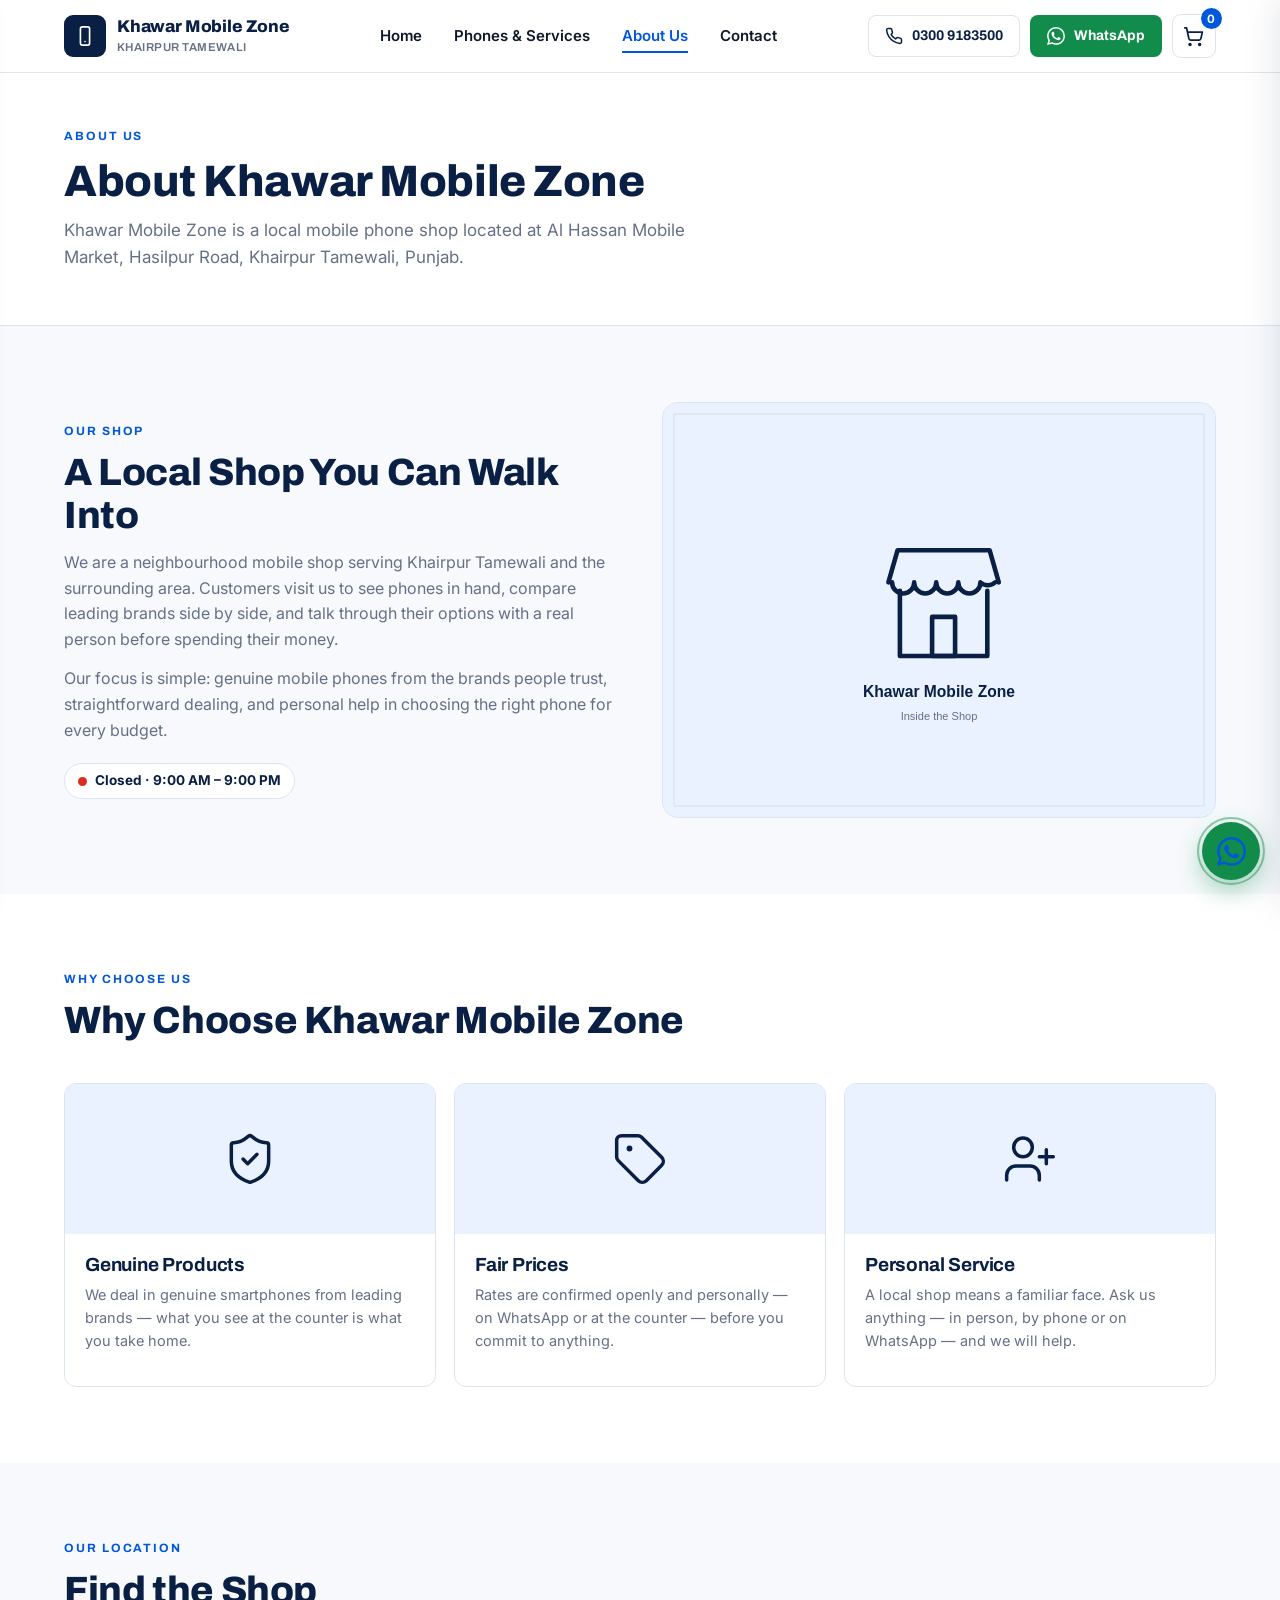
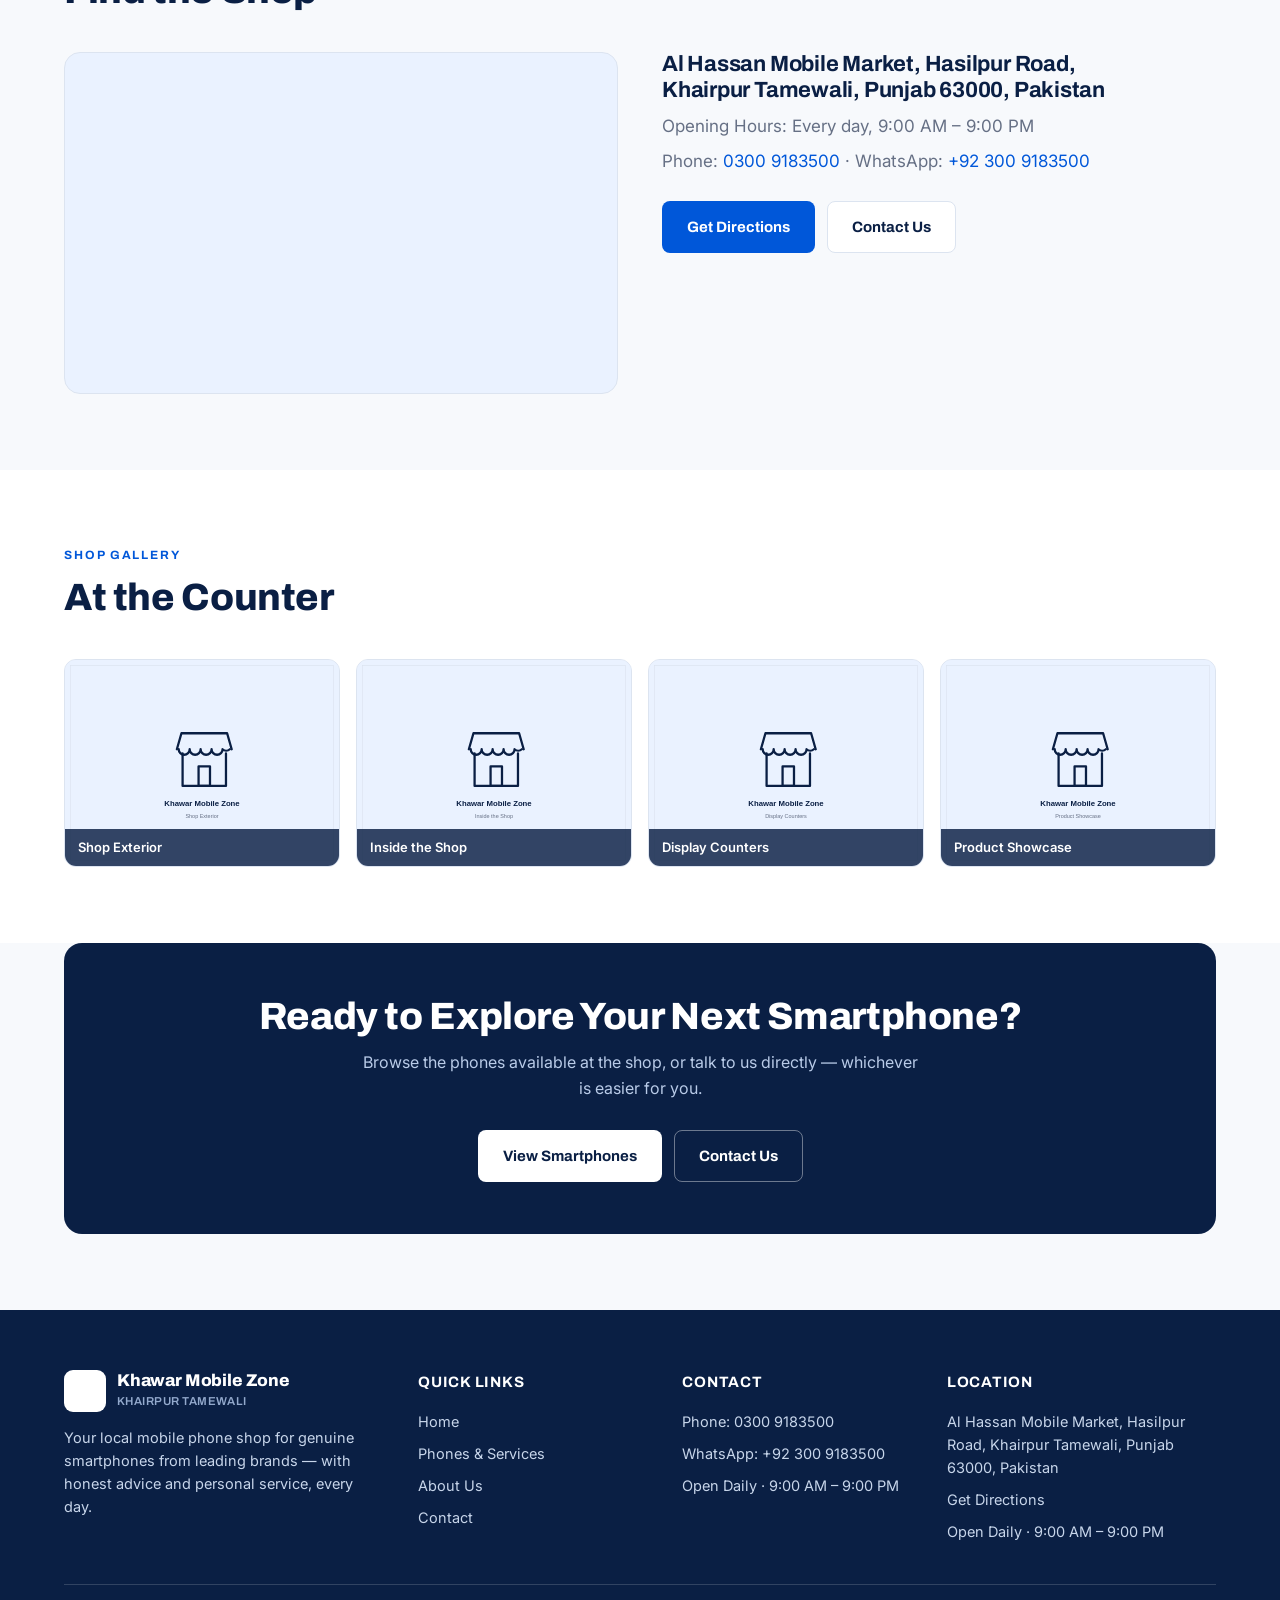
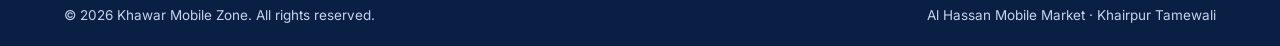
==== about/index.html @ b48faeec "Khawar Mobile Zone — premium 4-page WhatsApp ecommerce website (initial build)" ====
<!DOCTYPE html>
<html lang="en">
<head>
<meta charset="UTF-8">
<meta name="viewport" content="width=device-width, initial-scale=1.0">
<title>About Us | Khawar Mobile Zone, Khairpur Tamewali</title>
<meta name="description" content="About Khawar Mobile Zone — a local mobile phone shop at Al Hassan Mobile Market, Hasilpur Road, Khairpur Tamewali, Punjab. Genuine products, fair prices and personal service.">
<link rel="canonical" href="https://khawarmobilezone.pk/about/">
<meta property="og:type" content="website">
<meta property="og:title" content="About Khawar Mobile Zone">
<meta property="og:description" content="Your local mobile phone shop in Khairpur Tamewali — genuine products, fair prices and personal service.">
<meta property="og:url" content="https://khawarmobilezone.pk/about/">
<meta name="twitter:card" content="summary">
<link rel="icon" type="image/svg+xml" href="../assets/img/favicon.svg">
<link rel="preconnect" href="https://fonts.googleapis.com">
<link rel="preconnect" href="https://fonts.gstatic.com" crossorigin>
<link href="https://fonts.googleapis.com/css2?family=Archivo:wght@600;700;800&family=Inter:wght@400;500;600;700&display=swap" rel="stylesheet">
<link rel="stylesheet" href="../assets/css/style.css">
</head>
<body>
<div data-header></div>

<main>
  <section class="page-hero">
    <div class="container">
      <p class="eyebrow">About Us</p>
      <h1 style="font-size:clamp(30px,4vw,44px)">About Khawar Mobile Zone</h1>
      <p class="lead">Khawar Mobile Zone is a local mobile phone shop located at Al Hassan Mobile Market, Hasilpur Road, Khairpur Tamewali, Punjab.</p>
    </div>
  </section>

  <section class="section">
    <div class="container">
      <div class="split reveal" style="align-items:center">
        <div>
          <p class="eyebrow">Our Shop</p>
          <h2>A Local Shop You Can Walk Into</h2>
          <p class="muted" style="margin-bottom:14px">We are a neighbourhood mobile shop serving Khairpur Tamewali and the surrounding area. Customers visit us to see phones in hand, compare leading brands side by side, and talk through their options with a real person before spending their money.</p>
          <p class="muted" style="margin-bottom:14px">Our focus is simple: genuine mobile phones from the brands people trust, straightforward dealing, and personal help in choosing the right phone for every budget.</p>
          <p style="margin-top:20px"><span class="status-pill" data-open-status><span class="dot"></span> Open Now · 9:00 AM – 9:00 PM</span></p>
        </div>
        <div class="sb-media"><img src="../assets/img/shop/shop-interior.svg" alt="Inside Khawar Mobile Zone"></div>
      </div>
    </div>
  </section>

  <section class="section section--white">
    <div class="container">
      <div class="section-head reveal">
        <p class="eyebrow">Why Choose Us</p>
        <h2>Why Choose Khawar Mobile Zone</h2>
      </div>
      <div class="cat-grid cols-3">
        <article class="cat-card tilt reveal">
          <div class="thumb"><svg viewBox="0 0 24 24" fill="none" stroke="currentColor" stroke-width="1.5" stroke-linecap="round" stroke-linejoin="round"><path d="M20 13c0 5-3.5 7.5-7.66 8.95a1 1 0 0 1-.67-.01C7.5 20.5 4 18 4 13V6a1 1 0 0 1 1-1c2 0 4.5-1.2 6.24-2.72a1.17 1.17 0 0 1 1.52 0C14.51 3.81 17 5 19 5a1 1 0 0 1 1 1z"/><path d="m9 12 2 2 4-4"/></svg></div>
          <div class="cat-body"><h3>Genuine Products</h3>
            <p>We deal in genuine smartphones from leading brands — what you see at the counter is what you take home.</p></div>
        </article>
        <article class="cat-card tilt reveal">
          <div class="thumb"><svg viewBox="0 0 24 24" fill="none" stroke="currentColor" stroke-width="1.5" stroke-linecap="round" stroke-linejoin="round"><path d="M12.586 2.586A2 2 0 0 0 11.172 2H4a2 2 0 0 0-2 2v7.172a2 2 0 0 0 .586 1.414l8.704 8.704a2.426 2.426 0 0 0 3.42 0l6.58-6.58a2.426 2.426 0 0 0 0-3.42z"/><circle cx="7.5" cy="7.5" r=".5" fill="currentColor"/></svg></div>
          <div class="cat-body"><h3>Fair Prices</h3>
            <p>Rates are confirmed openly and personally — on WhatsApp or at the counter — before you commit to anything.</p></div>
        </article>
        <article class="cat-card tilt reveal">
          <div class="thumb"><svg viewBox="0 0 24 24" fill="none" stroke="currentColor" stroke-width="1.5" stroke-linecap="round" stroke-linejoin="round"><path d="M16 21v-2a4 4 0 0 0-4-4H6a4 4 0 0 0-4 4v2"/><circle cx="9" cy="7" r="4"/><path d="M19 8v6M22 11h-6"/></svg></div>
          <div class="cat-body"><h3>Personal Service</h3>
            <p>A local shop means a familiar face. Ask us anything — in person, by phone or on WhatsApp — and we will help.</p></div>
        </article>
      </div>
    </div>
  </section>

  <section class="section">
    <div class="container">
      <div class="section-head reveal">
        <p class="eyebrow">Our Location</p>
        <h2>Find the Shop</h2>
      </div>
      <div class="split reveal">
        <div class="map-frame"><iframe data-map title="Khawar Mobile Zone location map" loading="lazy" referrerpolicy="no-referrer-when-downgrade"></iframe></div>
        <div>
          <h3 style="font-size:22px;margin-bottom:10px">Al Hassan Mobile Market, Hasilpur Road,<br>Khairpur Tamewali, Punjab 63000, Pakistan</h3>
          <p class="lead" style="margin-bottom:8px">Opening Hours: Every day, 9:00 AM – 9:00 PM</p>
          <p class="lead" style="margin-bottom:26px">Phone: <a href="tel:+923009183500">0300 9183500</a> · WhatsApp: <a href="https://wa.me/923009183500" target="_blank" rel="noopener">+92 300 9183500</a></p>
          <div style="display:flex;gap:12px;flex-wrap:wrap">
            <a class="btn btn-primary" data-directions href="#" target="_blank" rel="noopener">Get Directions</a>
            <a class="btn btn-outline" href="../contact/">Contact Us</a>
          </div>
        </div>
      </div>
    </div>
  </section>

  <section class="section section--white">
    <div class="container">
      <div class="section-head reveal">
        <p class="eyebrow">Shop Gallery</p>
        <h2>At the Counter</h2>
      </div>
      <div class="gallery-grid reveal" data-gallery></div>
    </div>
  </section>

  <section class="section" style="padding-top:0">
    <div class="container">
      <div class="cta-band reveal">
        <h2>Ready to Explore Your Next Smartphone?</h2>
        <p>Browse the phones available at the shop, or talk to us directly — whichever is easier for you.</p>
        <div class="row">
          <a class="btn btn-primary" href="../phones-services/" style="background:#fff;color:var(--navy)">View Smartphones</a>
          <a class="btn btn-outline" href="../contact/" style="background:transparent;color:#fff;border-color:rgba(255,255,255,.4)">Contact Us</a>
        </div>
      </div>
    </div>
  </section>
</main>

<div data-footer></div>
<script>window.KMZ_BASE = ".."; window.KMZ_PAGE = "about";</script>
<script src="../assets/js/data.js"></script>
<script src="../assets/js/site.js"></script>
</body>
</html>
---- assets/css/style.css ----
/* ============================================================
   KHAWAR MOBILE ZONE — DESIGN SYSTEM
   Solid colours only. No gradients. Archivo + Inter.
   ============================================================ */
:root{
  --navy:#0A1F44; --blue:#0057D9; --bg:#F7F9FC; --panel:#EAF2FF;
  --white:#FFFFFF; --ink:#101828; --muted:#667085; --border:#DCE4F0;
  --wa:#128C4B; --wa-dark:#0E733D;
  --radius:12px; --radius-sm:8px;
  --shadow-sm:0 1px 2px rgba(16,24,40,.05);
  --shadow-md:0 8px 24px rgba(10,31,68,.10);
  --header-h:72px;
  --font-head:"Archivo",system-ui,sans-serif;
  --font-body:"Inter",system-ui,sans-serif;
}
*{margin:0;padding:0;box-sizing:border-box}
html{scroll-behavior:smooth}
body{font-family:var(--font-body);background:var(--bg);color:var(--ink);font-size:16px;line-height:1.6;-webkit-font-smoothing:antialiased}
img{max-width:100%;display:block}
a{color:var(--blue);text-decoration:none}
button{font-family:inherit;cursor:pointer;border:none;background:none}
:focus-visible{outline:3px solid var(--blue);outline-offset:2px;border-radius:4px}
.container{max-width:1200px;margin:0 auto;padding:0 24px}
.section{padding:76px 0}
.section--white{background:var(--white)}
.section--panel{background:var(--panel)}
.section-head{max-width:640px;margin-bottom:40px}
.section-head.center{margin-left:auto;margin-right:auto;text-align:center}
.eyebrow{font-family:var(--font-head);font-size:12px;font-weight:700;letter-spacing:.16em;text-transform:uppercase;color:var(--blue);margin-bottom:10px}
h1,h2,h3{font-family:var(--font-head);color:var(--navy);line-height:1.15;letter-spacing:-.01em}
h1{font-size:clamp(34px,4.6vw,54px);font-weight:800}
h2{font-size:clamp(26px,3.2vw,38px);font-weight:800;margin-bottom:12px}
h3{font-size:19px;font-weight:700}
.lead{font-size:17px;color:var(--muted)}
.muted{color:var(--muted)}

/* ---------- Buttons ---------- */
.btn{display:inline-flex;align-items:center;gap:9px;font-family:var(--font-head);font-weight:700;font-size:15px;padding:13px 24px;border-radius:var(--radius-sm);border:1px solid transparent;transition:transform .18s ease,background .18s ease,box-shadow .18s ease,border-color .18s ease;white-space:nowrap}
.btn svg{width:18px;height:18px;flex:none}
.btn:active{transform:scale(.98)}
.btn-primary{background:var(--blue);color:#fff}
.btn-primary:hover{background:var(--navy);box-shadow:var(--shadow-md)}
.btn-navy{background:var(--navy);color:#fff}
.btn-navy:hover{background:var(--blue)}
.btn-wa{background:var(--wa);color:#fff}
.btn-wa:hover{background:var(--wa-dark);box-shadow:var(--shadow-md)}
.btn-outline{background:var(--white);color:var(--navy);border-color:var(--border)}
.btn-outline:hover{border-color:var(--navy)}
.btn-block{width:100%;justify-content:center}
.btn-sm{padding:9px 16px;font-size:14px}

/* ---------- Header ---------- */
.site-header{position:sticky;top:0;z-index:200;background:var(--white);border-bottom:1px solid var(--border);transition:box-shadow .25s ease}
.site-header.scrolled{box-shadow:0 4px 18px rgba(10,31,68,.08)}
.header-in{display:flex;align-items:center;gap:28px;height:var(--header-h);max-width:1200px;margin:0 auto;padding:0 24px}
.logo{display:flex;align-items:center;gap:11px;color:var(--navy);flex:none}
.logo-mark{width:42px;height:42px;background:var(--navy);border-radius:9px;display:flex;align-items:center;justify-content:center;flex:none}
.logo-mark svg{width:22px;height:22px}
.logo-text{font-family:var(--font-head);line-height:1.1}
.logo-text b{display:block;font-size:17px;font-weight:800;letter-spacing:-.01em}
.logo-text span{font-size:11.5px;color:var(--muted);font-weight:600;letter-spacing:.04em}
.main-nav{margin:0 auto}
.main-nav ul{display:flex;gap:6px;list-style:none}
.main-nav a{position:relative;display:block;padding:9px 13px;font-weight:600;font-size:15px;color:var(--ink);border-radius:6px}
.main-nav a::after{content:"";position:absolute;left:13px;right:13px;bottom:4px;height:2px;background:var(--blue);transform:scaleX(0);transform-origin:left;transition:transform .25s ease}
.main-nav a:hover::after,.main-nav a.active::after{transform:scaleX(1)}
.main-nav a.active{color:var(--blue)}
.header-actions{display:flex;align-items:center;gap:10px;flex:none}
.icon-btn{position:relative;width:44px;height:44px;border-radius:9px;display:flex;align-items:center;justify-content:center;color:var(--navy);border:1px solid var(--border);background:var(--white);transition:border-color .2s,background .2s}
.icon-btn:hover{border-color:var(--navy)}
.icon-btn svg{width:21px;height:21px}
.cart-count{position:absolute;top:-7px;right:-7px;min-width:21px;height:21px;padding:0 5px;border-radius:11px;background:var(--blue);color:#fff;font-size:11.5px;font-weight:700;display:flex;align-items:center;justify-content:center;transition:transform .2s}
.cart-count.pop{transform:scale(1.35)}
.hamburger{display:none}
.mobile-drawer{position:fixed;inset:0;z-index:300;pointer-events:none}
.mobile-drawer .drawer-panel{position:absolute;top:0;left:0;bottom:0;width:min(320px,86vw);background:var(--white);transform:translateX(-105%);transition:transform .32s cubic-bezier(.32,.72,.28,1);display:flex;flex-direction:column;padding:22px;box-shadow:var(--shadow-md)}
.mobile-drawer.open{pointer-events:auto}
.mobile-drawer.open .drawer-panel{transform:translateX(0)}
.mobile-drawer .scrim{position:absolute;inset:0;background:rgba(10,31,68,.45);opacity:0;transition:opacity .3s}
.mobile-drawer.open .scrim{opacity:1}
.mobile-drawer nav a{display:block;padding:13px 10px;font-family:var(--font-head);font-weight:700;font-size:17px;color:var(--navy);border-bottom:1px solid var(--border)}
.mobile-drawer nav a.active{color:var(--blue)}
.drawer-close{align-self:flex-end}
.drawer-foot{margin-top:auto;display:grid;gap:10px}

/* ---------- Hero ---------- */
.hero{background:var(--white);border-bottom:1px solid var(--border);overflow:hidden}
.hero-in{display:grid;grid-template-columns:1.05fr .95fr;gap:56px;align-items:center;padding:64px 0 72px}
.hero-copy>*{opacity:0;transform:translateY(16px);animation:rise .7s cubic-bezier(.22,.8,.3,1) forwards}
.hero-copy>*:nth-child(2){animation-delay:.08s}.hero-copy>*:nth-child(3){animation-delay:.16s}.hero-copy>*:nth-child(4){animation-delay:.24s}.hero-copy>*:nth-child(5){animation-delay:.34s}
@keyframes rise{to{opacity:1;transform:none}}
.hero h1{margin-bottom:18px}
.hero h1 .hl{color:var(--blue)}
.hero-sub{font-size:18px;color:var(--muted);max-width:520px;margin-bottom:30px}
.hero-ctas{display:flex;gap:12px;flex-wrap:wrap;margin-bottom:36px}
.trust-row{display:flex;gap:10px;flex-wrap:wrap}
.trust-chip{display:inline-flex;align-items:center;gap:8px;background:var(--bg);border:1px solid var(--border);border-radius:999px;padding:8px 14px;font-size:13.5px;font-weight:600;color:var(--navy)}
.trust-chip svg{width:16px;height:16px;color:var(--blue)}
.trust-chip .dot{width:8px;height:8px;border-radius:50%;background:var(--wa)}
.hero-media{position:relative;opacity:0;transform:translateX(24px);animation:rise .8s .2s cubic-bezier(.22,.8,.3,1) forwards}
.hero-media .frame{border-radius:16px;overflow:hidden;border:1px solid var(--border);box-shadow:var(--shadow-md)}
.hero-media img{width:100%;height:100%;object-fit:cover;aspect-ratio:4/3}
.hero-badge{position:absolute;display:flex;align-items:center;gap:10px;background:var(--white);border:1px solid var(--border);border-radius:var(--radius);box-shadow:var(--shadow-md);padding:12px 16px;animation:floaty 5s ease-in-out infinite}
.hero-badge b{font-family:var(--font-head);color:var(--navy);font-size:17px;line-height:1.1;display:block}
.hero-badge span{font-size:12.5px;color:var(--muted)}
.badge-rating{left:-18px;bottom:34px}
.badge-hours{right:-12px;top:26px;animation-delay:1.4s}
@keyframes floaty{0%,100%{transform:translateY(0)}50%{transform:translateY(-7px)}}
.stars{color:#F5A623;font-size:14px;letter-spacing:2px;line-height:1}

/* ---------- Brand marquee ---------- */
.marquee{background:var(--navy);padding:22px 0;overflow:hidden}
.marquee-track{display:flex;gap:0;width:max-content;animation:scrollX 30s linear infinite}
.marquee:hover .marquee-track{animation-play-state:paused}
.marquee-set{display:flex;align-items:center;gap:72px;padding-right:72px}
.marquee-set img{width:auto;max-width:150px;object-fit:contain;filter:brightness(0) invert(1);opacity:.92}
@keyframes scrollX{to{transform:translateX(-50%)}}

/* ---------- Brand grid ---------- */
.brand-grid{display:grid;grid-template-columns:repeat(4,1fr);gap:18px}
.brand-card{background:var(--white);border:1px solid var(--border);border-radius:var(--radius);height:132px;display:flex;flex-direction:column;align-items:center;justify-content:center;gap:12px;padding:18px;transition:box-shadow .25s ease,border-color .25s ease;transform-style:preserve-3d;will-change:transform}
.brand-card:hover{border-color:#B9CBE8;box-shadow:var(--shadow-md)}
.brand-card img{width:auto;max-width:160px;object-fit:contain}
.brand-card span{font-family:var(--font-head);font-weight:700;font-size:14px;color:var(--navy)}

/* ---------- Category / service cards ---------- */
.cat-grid{display:grid;grid-template-columns:repeat(4,1fr);gap:18px}
.cat-grid.cols-3{grid-template-columns:repeat(3,1fr)}
.cat-card{background:var(--white);border:1px solid var(--border);border-radius:var(--radius);overflow:hidden;transition:box-shadow .25s ease;transform-style:preserve-3d;will-change:transform}
.cat-card:hover{box-shadow:var(--shadow-md)}
.cat-card .thumb{height:150px;background:var(--panel);display:flex;align-items:center;justify-content:center;overflow:hidden}
.cat-card .thumb svg{width:56px;height:56px;color:var(--navy)}
.cat-card .thumb img{width:100%;height:100%;object-fit:cover;transition:transform .5s ease}
.cat-card:hover .thumb img{transform:scale(1.05)}
.cat-body{padding:20px}
.cat-body h3{margin-bottom:7px}
.cat-body p{font-size:14.5px;color:var(--muted);margin-bottom:14px}
.text-link{font-family:var(--font-head);font-weight:700;font-size:14.5px;color:var(--blue);display:inline-flex;align-items:center;gap:6px}
.text-link svg{width:16px;height:16px;transition:transform .2s}
.text-link:hover svg{transform:translateX(3px)}

/* ---------- Product cards ---------- */
.product-grid{display:grid;grid-template-columns:repeat(3,1fr);gap:20px}
.product-card{background:var(--white);border:1px solid var(--border);border-radius:var(--radius);overflow:hidden;display:flex;flex-direction:column;transition:box-shadow .25s ease;transform-style:preserve-3d;will-change:transform}
.product-card:hover{box-shadow:var(--shadow-md)}
.product-media{background:var(--white);padding:26px 26px 8px;display:flex;align-items:center;justify-content:center}
.product-media img{height:230px;width:auto;max-width:100%;object-fit:contain;transition:transform .45s ease}
.product-card:hover .product-media img{transform:scale(1.05)}
.product-body{padding:8px 22px 22px;display:flex;flex-direction:column;gap:4px;flex:1}
.product-brand{font-size:12px;font-weight:700;letter-spacing:.12em;text-transform:uppercase;color:var(--blue)}
.product-name{font-family:var(--font-head);font-size:18.5px;font-weight:700;color:var(--navy)}
.product-rate{font-size:13.5px;color:var(--muted);margin:5px 0 16px;display:flex;align-items:center;gap:7px}
.product-rate svg{width:15px;height:15px;color:var(--wa);flex:none}
.product-actions{margin-top:auto;display:grid;grid-template-columns:1fr 1fr;gap:9px}
.product-actions .btn{padding:11px 10px;font-size:13.5px;justify-content:center}
.btn-cart{background:var(--navy);color:#fff}
.btn-cart:hover{background:var(--blue)}
.btn-rate{background:var(--white);color:var(--wa-dark);border-color:var(--wa)}
.btn-rate:hover{background:#EAF7F0}
.added-flash{animation:addedFlash .5s ease}
@keyframes addedFlash{0%{box-shadow:0 0 0 0 rgba(0,87,217,.45)}100%{box-shadow:0 0 0 16px rgba(0,87,217,0)}}

/* ---------- Gallery ---------- */
.gallery-grid{display:grid;grid-template-columns:repeat(4,1fr);gap:16px}
.gallery-item{border-radius:var(--radius);overflow:hidden;border:1px solid var(--border);position:relative;cursor:zoom-in;background:var(--panel)}
.gallery-item img{width:100%;height:100%;aspect-ratio:4/3;object-fit:cover;transition:transform .5s ease}
.gallery-item:hover img{transform:scale(1.06)}
.gallery-item figcaption{position:absolute;left:0;right:0;bottom:0;background:rgba(10,31,68,.82);color:#fff;font-size:13px;font-weight:600;padding:8px 13px}
.lightbox{position:fixed;inset:0;z-index:400;background:rgba(10,31,68,.9);display:none;align-items:center;justify-content:center;padding:24px}
.lightbox.open{display:flex}
.lightbox img{max-width:min(1000px,94vw);max-height:86vh;border-radius:10px}
.lightbox button{position:absolute;top:18px;right:18px;color:#fff;width:46px;height:46px}

/* ---------- Trust / rating ---------- */
.trust-band{display:grid;grid-template-columns:auto 1fr auto;gap:34px;align-items:center;background:var(--white);border:1px solid var(--border);border-radius:16px;padding:34px 38px}
.rating-big{font-family:var(--font-head);font-size:56px;font-weight:800;color:var(--navy);line-height:1}
.rating-stars{font-size:22px;color:#F5A623;letter-spacing:4px;margin-top:6px}

/* ---------- Info strip / location ---------- */
.info-grid{display:grid;grid-template-columns:repeat(4,1fr);gap:18px}
.info-card{background:var(--white);border:1px solid var(--border);border-radius:var(--radius);padding:24px}
.info-card .ic{width:46px;height:46px;border-radius:10px;background:var(--panel);display:flex;align-items:center;justify-content:center;margin-bottom:14px}
.info-card .ic svg{width:23px;height:23px;color:var(--blue)}
.info-card h3{font-size:16.5px;margin-bottom:5px}
.info-card p{font-size:14.5px;color:var(--muted)}
.split{display:grid;grid-template-columns:1fr 1fr;gap:44px;align-items:stretch}
.map-frame{border-radius:16px;overflow:hidden;border:1px solid var(--border);min-height:340px;background:var(--panel)}
.map-frame iframe{width:100%;height:100%;min-height:340px;border:0;display:block}
.status-pill{display:inline-flex;align-items:center;gap:8px;font-weight:700;font-size:13.5px;padding:6px 13px;border-radius:999px;border:1px solid var(--border);background:var(--white);color:var(--navy)}
.status-pill .dot{width:9px;height:9px;border-radius:50%;background:var(--wa)}
.status-pill.closed .dot{background:#D92D20}

/* ---------- Final CTA ---------- */
.cta-band{background:var(--navy);border-radius:18px;padding:52px 48px;text-align:center;color:#fff}
.cta-band h2{color:#fff}
.cta-band p{color:#B9CBE8;max-width:560px;margin:0 auto 28px}
.cta-band .row{display:flex;gap:12px;justify-content:center;flex-wrap:wrap}

/* ---------- Footer ---------- */
.site-footer{background:var(--navy);color:#C7D5EA;margin-top:0}
.footer-in{display:grid;grid-template-columns:1.4fr 1fr 1fr 1.2fr;gap:40px;padding:60px 0 40px}
.site-footer h4{font-family:var(--font-head);color:#fff;font-size:15px;letter-spacing:.05em;text-transform:uppercase;margin-bottom:16px}
.site-footer p,.site-footer a,.site-footer li{font-size:14.5px;color:#C7D5EA}
.site-footer ul{list-style:none;display:grid;gap:9px}
.site-footer a:hover{color:#fff}
.footer-logo{display:flex;align-items:center;gap:11px;margin-bottom:14px;color:#fff}
.footer-logo .logo-mark{background:#fff}
.footer-logo .logo-mark svg{color:var(--navy)}
.footer-bottom{border-top:1px solid rgba(255,255,255,.16);padding:20px 0;display:flex;justify-content:space-between;gap:14px;flex-wrap:wrap;font-size:13.5px}

/* ---------- Cart drawer ---------- */
.cart-root{position:fixed;inset:0;z-index:350;pointer-events:none}
.cart-root .scrim{position:absolute;inset:0;background:rgba(10,31,68,.5);opacity:0;transition:opacity .3s}
.cart-root.open{pointer-events:auto}
.cart-root.open .scrim{opacity:1}
.cart-drawer{position:absolute;top:0;right:0;bottom:0;width:min(420px,94vw);background:var(--white);transform:translateX(105%);transition:transform .34s cubic-bezier(.32,.72,.28,1);display:flex;flex-direction:column;box-shadow:-14px 0 40px rgba(10,31,68,.18)}
.cart-root.open .cart-drawer{transform:translateX(0)}
.cart-head{display:flex;align-items:center;justify-content:space-between;padding:20px 22px;border-bottom:1px solid var(--border)}
.cart-head h3{font-size:18px}
.cart-items{flex:1;overflow-y:auto;padding:16px 22px;display:flex;flex-direction:column;gap:14px}
.cart-item{display:grid;grid-template-columns:58px 1fr auto;gap:13px;align-items:center;border:1px solid var(--border);border-radius:10px;padding:10px 12px}
.cart-item img{width:58px;height:58px;object-fit:contain}
.cart-item .nm{font-family:var(--font-head);font-weight:700;font-size:14.5px;color:var(--navy);line-height:1.3}
.cart-item .br{font-size:12px;color:var(--muted)}
.qty{display:inline-flex;align-items:center;gap:2px;border:1px solid var(--border);border-radius:8px;margin-top:7px}
.qty button{width:27px;height:27px;font-size:16px;font-weight:700;color:var(--navy);display:flex;align-items:center;justify-content:center;border-radius:7px}
.qty button:hover{background:var(--panel)}
.qty output{min-width:26px;text-align:center;font-weight:700;font-size:14px}
.cart-remove{color:#D92D20;font-size:12.5px;font-weight:600;margin-top:6px;display:inline-block}
.cart-side{display:flex;flex-direction:column;align-items:flex-end;justify-content:space-between;align-self:stretch}
.cart-trash{color:var(--muted);width:34px;height:34px;display:flex;align-items:center;justify-content:center;border-radius:8px}
.cart-trash:hover{color:#D92D20;background:#FEF3F2}
.cart-trash svg{width:17px;height:17px}
.cart-empty{text-align:center;padding:44px 10px;color:var(--muted)}
.cart-empty svg{width:52px;height:52px;color:var(--border);margin:0 auto 12px}
.cart-foot{border-top:1px solid var(--border);padding:18px 22px;display:grid;gap:9px}
.cart-note{font-size:13px;color:var(--muted);text-align:center}
.btn[disabled]{opacity:.45;pointer-events:none}

/* ---------- Floating WhatsApp ---------- */
.wa-float{position:fixed;right:20px;bottom:20px;z-index:250;width:58px;height:58px;border-radius:50%;background:var(--wa);display:flex;align-items:center;justify-content:center;box-shadow:0 10px 26px rgba(18,140,75,.4);transition:transform .2s,background .2s}
.wa-float:hover{background:var(--wa-dark);transform:scale(1.06)}
.wa-float svg{width:29px;height:29px}
.wa-float::after{content:"";position:absolute;inset:-5px;border-radius:50%;border:2px solid rgba(18,140,75,.45);animation:pulse 2.2s ease-out infinite}
@keyframes pulse{0%{transform:scale(.85);opacity:1}70%{transform:scale(1.2);opacity:0}100%{opacity:0}}

/* ---------- Page hero / inner pages ---------- */
.page-hero{background:var(--white);border-bottom:1px solid var(--border);padding:54px 0}
.page-hero .lead{max-width:640px;margin-top:10px}
.service-block{display:grid;grid-template-columns:1fr 1fr;gap:44px;align-items:center;padding:44px 0;border-bottom:1px solid var(--border)}
.service-block:last-child{border-bottom:none}
.service-block.flip .sb-media{order:2}
.sb-media{border-radius:16px;overflow:hidden;border:1px solid var(--border);background:var(--panel)}
.sb-media img{width:100%;aspect-ratio:4/3;object-fit:cover}
.sb-media .ph{aspect-ratio:4/3;display:flex;flex-direction:column;gap:10px;align-items:center;justify-content:center;color:var(--navy)}
.sb-media .ph svg{width:60px;height:60px}
.tick-list{list-style:none;display:grid;gap:9px;margin-top:16px}
.tick-list li{display:flex;gap:10px;font-size:15px;color:var(--ink)}
.tick-list svg{width:19px;height:19px;color:var(--wa);flex:none;margin-top:3px}

/* ---------- Contact ---------- */
.contact-grid{display:grid;grid-template-columns:repeat(3,1fr);gap:18px}
.contact-card{background:var(--white);border:1px solid var(--border);border-radius:var(--radius);padding:28px;text-align:left}
.contact-card .ic{width:52px;height:52px;border-radius:12px;background:var(--panel);display:flex;align-items:center;justify-content:center;margin-bottom:16px}
.contact-card .ic svg{width:26px;height:26px;color:var(--blue)}
.contact-card .ic.wa-ic{background:#EAF7F0}.contact-card .ic.wa-ic svg{color:var(--wa)}
.contact-card h3{margin-bottom:6px}
.contact-card .big{font-family:var(--font-head);font-size:19px;font-weight:700;color:var(--navy);margin-bottom:6px}
.contact-card p{font-size:14.5px;color:var(--muted);margin-bottom:18px}
.hours-table{width:100%;border-collapse:collapse;background:var(--white);border:1px solid var(--border);border-radius:var(--radius);overflow:hidden}
.hours-table th,.hours-table td{padding:13px 18px;text-align:left;font-size:15px;border-bottom:1px solid var(--border)}
.hours-table tr:last-child td{border-bottom:none}
.hours-table th{font-family:var(--font-head);color:var(--navy);background:var(--bg)}
.hours-table tr.today td{background:var(--panel);font-weight:700;color:var(--navy)}
.hours-table .today-tag{font-size:11px;background:var(--blue);color:#fff;border-radius:999px;padding:2px 9px;margin-left:8px;vertical-align:2px}

/* ---------- Reveal on scroll ---------- */
.reveal{opacity:0;transform:translateY(22px);transition:opacity .65s ease,transform .65s cubic-bezier(.22,.8,.3,1)}
.reveal.in{opacity:1;transform:none}

/* ---------- Responsive ---------- */
@media (max-width:1020px){
  .brand-grid{grid-template-columns:repeat(3,1fr)}
  .cat-grid,.info-grid{grid-template-columns:repeat(2,1fr)}
  .gallery-grid{grid-template-columns:repeat(2,1fr)}
  .product-grid{grid-template-columns:repeat(2,1fr)}
  .footer-in{grid-template-columns:1fr 1fr}
  .trust-band{grid-template-columns:1fr;text-align:center;justify-items:center}
}
@media (max-width:860px){
  .cat-grid.cols-3{grid-template-columns:1fr}
  .main-nav,.header-actions .btn{display:none}
  .hamburger{display:flex}
  .hero-in{grid-template-columns:1fr;gap:40px;padding:44px 0 56px}
  .badge-rating{left:8px}.badge-hours{right:8px}
  .split,.service-block{grid-template-columns:1fr}
  .service-block.flip .sb-media{order:0}
  .contact-grid{grid-template-columns:1fr}
  .section{padding:54px 0}
}
@media (max-width:560px){
  .brand-grid{grid-template-columns:repeat(2,1fr)}
  .cat-grid,.info-grid,.product-grid{grid-template-columns:1fr}
  .gallery-grid{grid-template-columns:1fr}
  .footer-in{grid-template-columns:1fr;gap:30px;padding:44px 0 30px}
  .cta-band{padding:40px 24px}
  .product-actions{grid-template-columns:1fr 1fr}
  .hero-ctas .btn{flex:1;justify-content:center}
  .trust-band{padding:28px 22px}
  .container{padding:0 18px}
  .header-in{padding:0 18px;gap:14px}
  .logo-text b{font-size:15.5px}
}
@media (prefers-reduced-motion:reduce){
  *,*::before,*::after{animation-duration:.001s !important;transition-duration:.001s !important;scroll-behavior:auto !important}
  .marquee-track{animation:none}
  .reveal{opacity:1;transform:none}
  .hero-copy>*,.hero-media{opacity:1;transform:none;animation:none}
}
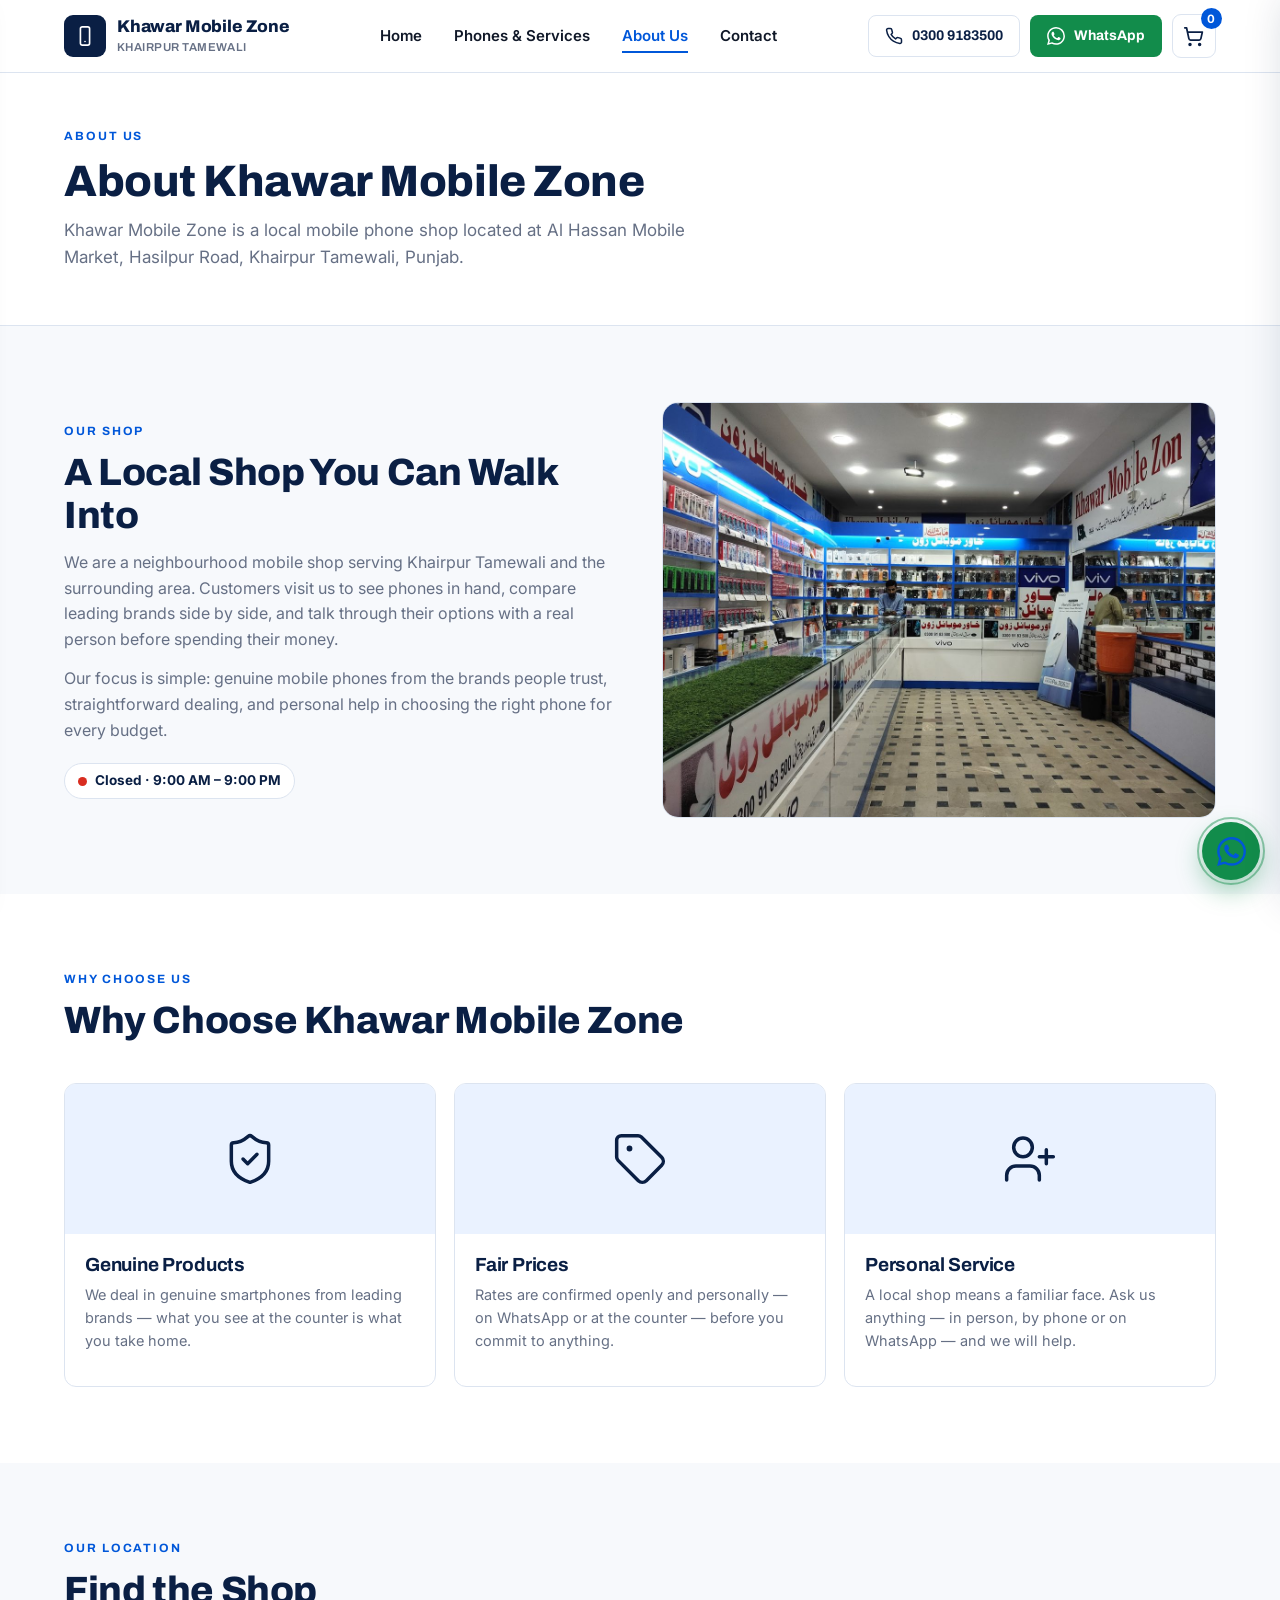
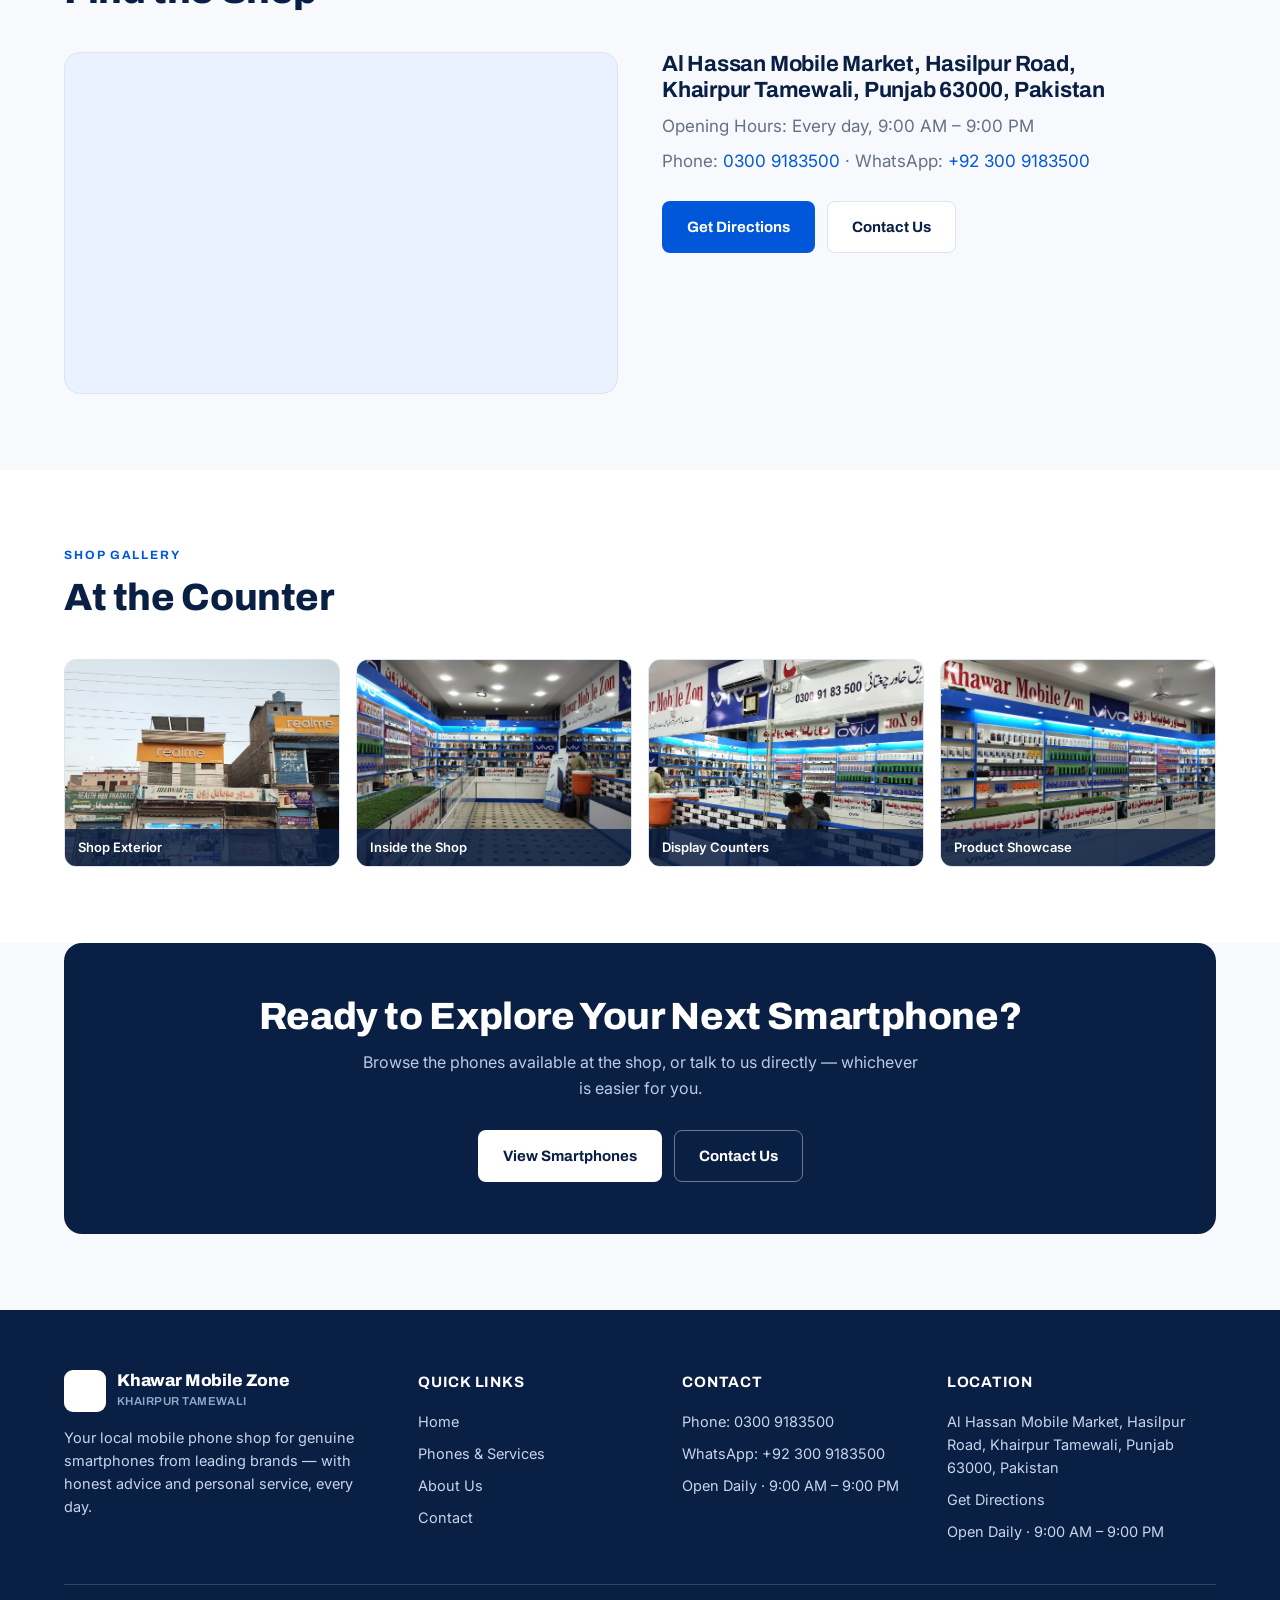
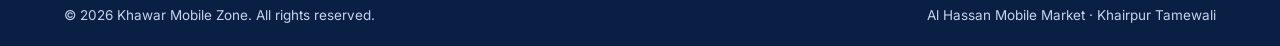
==== commit 4a8855fd: "Add real shop photos from Google Business Profile (hero + gallery + about), replacing placeholders" ====
--- a/about/index.html
+++ b/about/index.html
@@ -5,11 +5,11 @@
 <meta name="viewport" content="width=device-width, initial-scale=1.0">
 <title>About Us | Khawar Mobile Zone, Khairpur Tamewali</title>
 <meta name="description" content="About Khawar Mobile Zone — a local mobile phone shop at Al Hassan Mobile Market, Hasilpur Road, Khairpur Tamewali, Punjab. Genuine products, fair prices and personal service.">
-<link rel="canonical" href="https://khawarmobilezone.pk/about/">
+<link rel="canonical" href="https://khawar-mobile-zone-blond.vercel.app/about/">
 <meta property="og:type" content="website">
 <meta property="og:title" content="About Khawar Mobile Zone">
 <meta property="og:description" content="Your local mobile phone shop in Khairpur Tamewali — genuine products, fair prices and personal service.">
-<meta property="og:url" content="https://khawarmobilezone.pk/about/">
+<meta property="og:url" content="https://khawar-mobile-zone-blond.vercel.app/about/">
 <meta name="twitter:card" content="summary">
 <link rel="icon" type="image/svg+xml" href="../assets/img/favicon.svg">
 <link rel="preconnect" href="https://fonts.googleapis.com">
@@ -39,7 +39,7 @@
           <p class="muted" style="margin-bottom:14px">Our focus is simple: genuine mobile phones from the brands people trust, straightforward dealing, and personal help in choosing the right phone for every budget.</p>
           <p style="margin-top:20px"><span class="status-pill" data-open-status><span class="dot"></span> Open Now · 9:00 AM – 9:00 PM</span></p>
         </div>
-        <div class="sb-media"><img src="../assets/img/shop/shop-interior.svg" alt="Inside Khawar Mobile Zone"></div>
+        <div class="sb-media"><img src="../assets/img/shop/shop-interior.jpg" alt="Inside Khawar Mobile Zone"></div>
       </div>
     </div>
   </section>
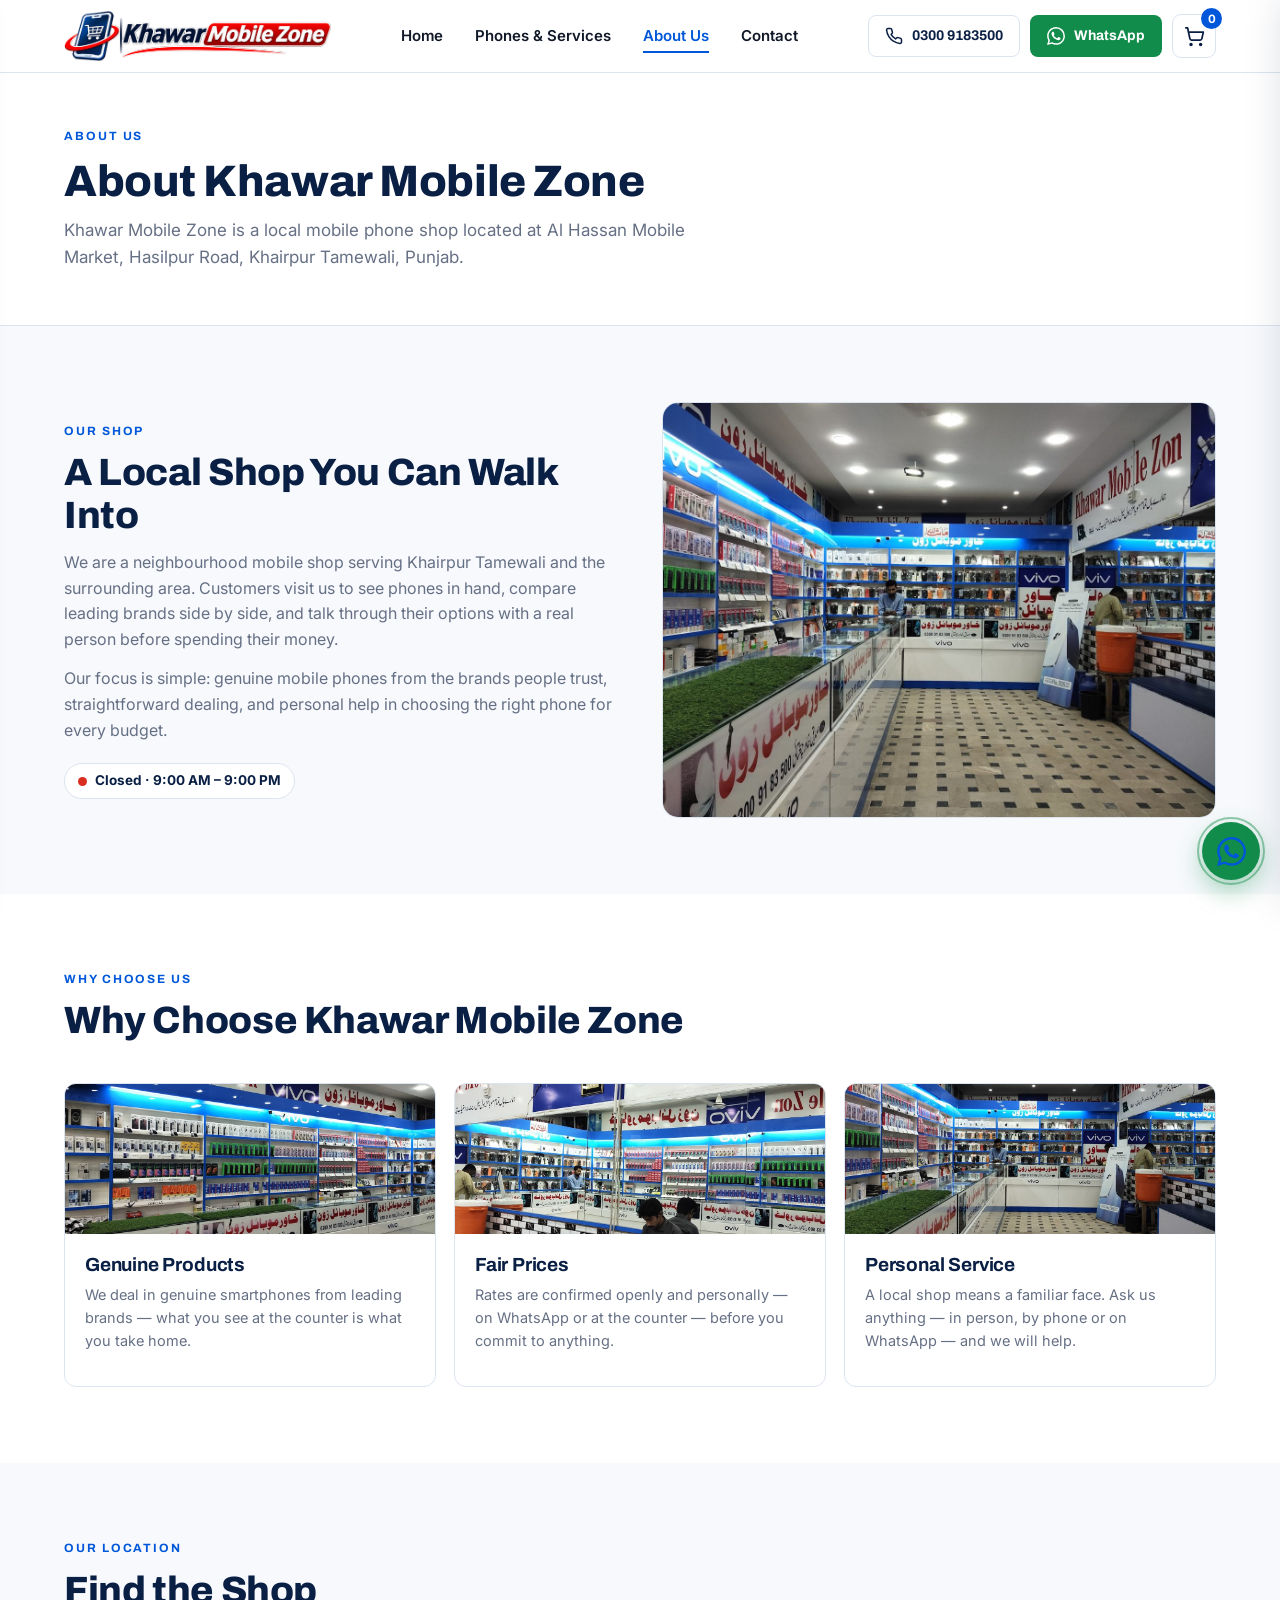
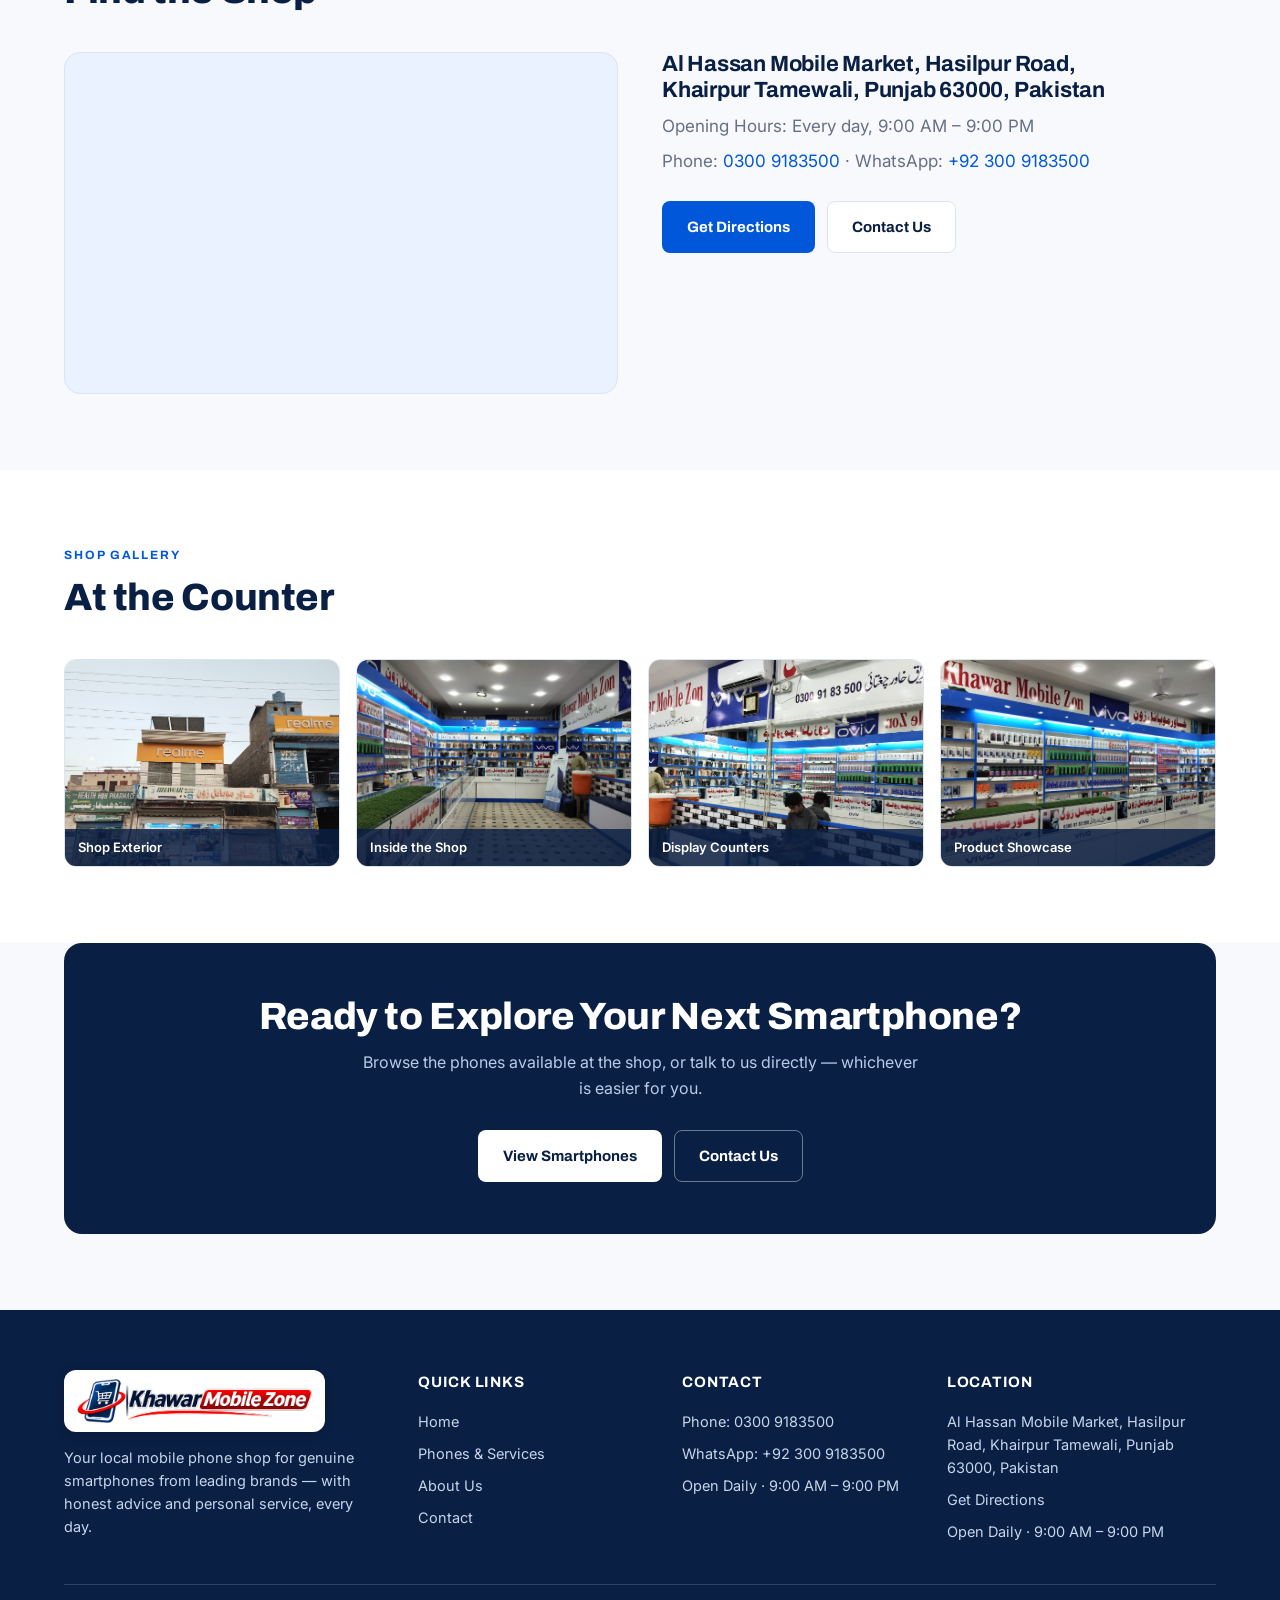
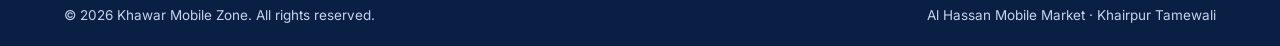
==== commit a215ecc2: "Official logo in header/footer, real photos in category & service sections, favicon from logo icon -" ====
--- a/about/index.html
+++ b/about/index.html
@@ -11,7 +11,7 @@
 <meta property="og:description" content="Your local mobile phone shop in Khairpur Tamewali — genuine products, fair prices and personal service.">
 <meta property="og:url" content="https://khawar-mobile-zone-blond.vercel.app/about/">
 <meta name="twitter:card" content="summary">
-<link rel="icon" type="image/svg+xml" href="../assets/img/favicon.svg">
+<link rel="icon" type="image/png" href="../assets/img/favicon.png">
 <link rel="preconnect" href="https://fonts.googleapis.com">
 <link rel="preconnect" href="https://fonts.gstatic.com" crossorigin>
 <link href="https://fonts.googleapis.com/css2?family=Archivo:wght@600;700;800&family=Inter:wght@400;500;600;700&display=swap" rel="stylesheet">
@@ -52,17 +52,17 @@
       </div>
       <div class="cat-grid cols-3">
         <article class="cat-card tilt reveal">
-          <div class="thumb"><svg viewBox="0 0 24 24" fill="none" stroke="currentColor" stroke-width="1.5" stroke-linecap="round" stroke-linejoin="round"><path d="M20 13c0 5-3.5 7.5-7.66 8.95a1 1 0 0 1-.67-.01C7.5 20.5 4 18 4 13V6a1 1 0 0 1 1-1c2 0 4.5-1.2 6.24-2.72a1.17 1.17 0 0 1 1.52 0C14.51 3.81 17 5 19 5a1 1 0 0 1 1 1z"/><path d="m9 12 2 2 4-4"/></svg></div>
+          <div class="thumb"><img src="../assets/img/shop/shop-showcase.jpg" alt="Genuine smartphones on display at the shop" loading="lazy"></div>
           <div class="cat-body"><h3>Genuine Products</h3>
             <p>We deal in genuine smartphones from leading brands — what you see at the counter is what you take home.</p></div>
         </article>
         <article class="cat-card tilt reveal">
-          <div class="thumb"><svg viewBox="0 0 24 24" fill="none" stroke="currentColor" stroke-width="1.5" stroke-linecap="round" stroke-linejoin="round"><path d="M12.586 2.586A2 2 0 0 0 11.172 2H4a2 2 0 0 0-2 2v7.172a2 2 0 0 0 .586 1.414l8.704 8.704a2.426 2.426 0 0 0 3.42 0l6.58-6.58a2.426 2.426 0 0 0 0-3.42z"/><circle cx="7.5" cy="7.5" r=".5" fill="currentColor"/></svg></div>
+          <div class="thumb"><img src="../assets/img/shop/shop-counter.jpg" alt="Rates confirmed at the shop counter" loading="lazy"></div>
           <div class="cat-body"><h3>Fair Prices</h3>
             <p>Rates are confirmed openly and personally — on WhatsApp or at the counter — before you commit to anything.</p></div>
         </article>
         <article class="cat-card tilt reveal">
-          <div class="thumb"><svg viewBox="0 0 24 24" fill="none" stroke="currentColor" stroke-width="1.5" stroke-linecap="round" stroke-linejoin="round"><path d="M16 21v-2a4 4 0 0 0-4-4H6a4 4 0 0 0-4 4v2"/><circle cx="9" cy="7" r="4"/><path d="M19 8v6M22 11h-6"/></svg></div>
+          <div class="thumb"><img src="../assets/img/shop/shop-interior.jpg" alt="Inside Khawar Mobile Zone" loading="lazy"></div>
           <div class="cat-body"><h3>Personal Service</h3>
             <p>A local shop means a familiar face. Ask us anything — in person, by phone or on WhatsApp — and we will help.</p></div>
         </article>
--- a/assets/css/style.css
+++ b/assets/css/style.css
@@ -59,6 +59,9 @@
 .logo-text{font-family:var(--font-head);line-height:1.1}
 .logo-text b{display:block;font-size:17px;font-weight:800;letter-spacing:-.01em}
 .logo-text span{font-size:11.5px;color:var(--muted);font-weight:600;letter-spacing:.04em}
+.logo-img{height:50px;width:auto;display:block}
+.footer-logo-plate{display:inline-flex;background:#fff;border-radius:12px;padding:9px 13px;box-shadow:0 2px 10px rgba(0,0,0,.18)}
+.footer-logo-plate .logo-img{height:44px}
 .main-nav{margin:0 auto}
 .main-nav ul{display:flex;gap:6px;list-style:none}
 .main-nav a{position:relative;display:block;padding:9px 13px;font-weight:600;font-size:15px;color:var(--ink);border-radius:6px}
@@ -310,6 +313,8 @@
   .container{padding:0 18px}
   .header-in{padding:0 18px;gap:14px}
   .logo-text b{font-size:15.5px}
+  .logo-img{height:40px}
+  .footer-logo-plate .logo-img{height:36px}
 }
 @media (prefers-reduced-motion:reduce){
   *,*::before,*::after{animation-duration:.001s !important;transition-duration:.001s !important;scroll-behavior:auto !important}
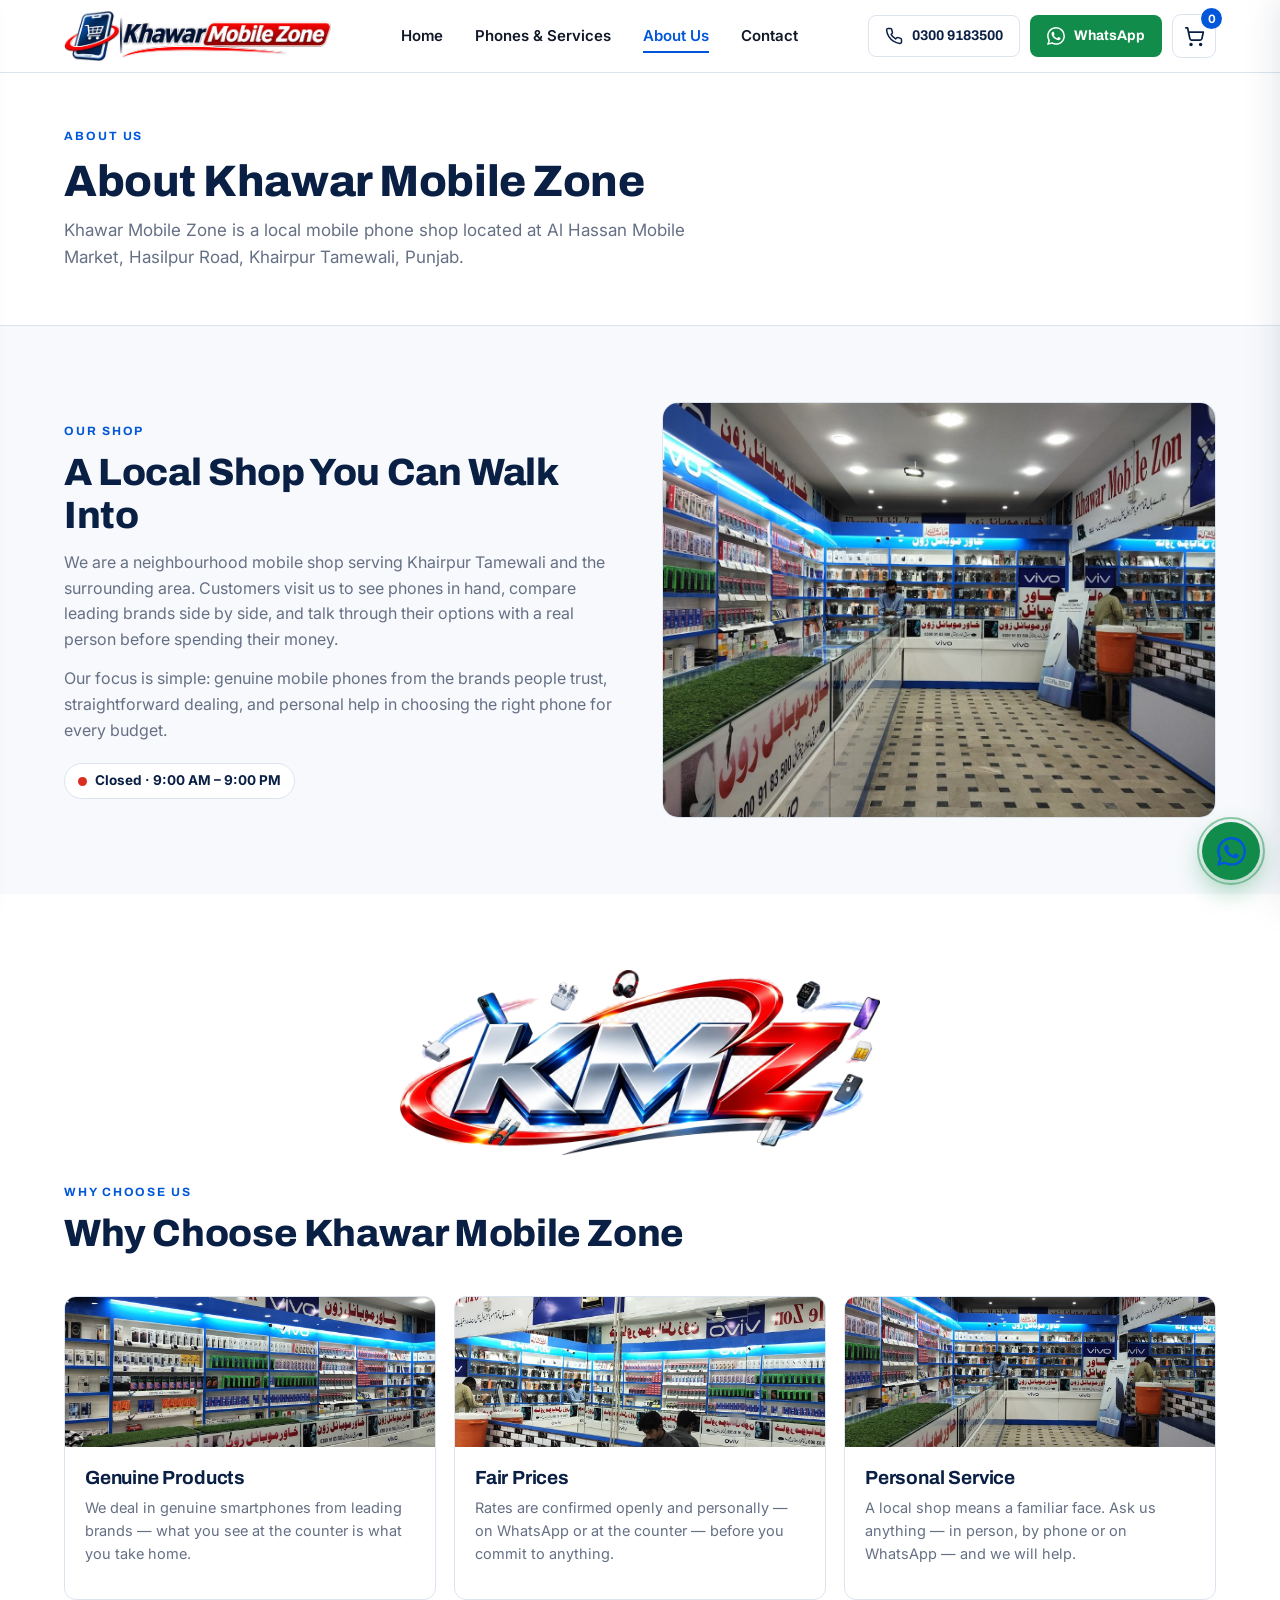
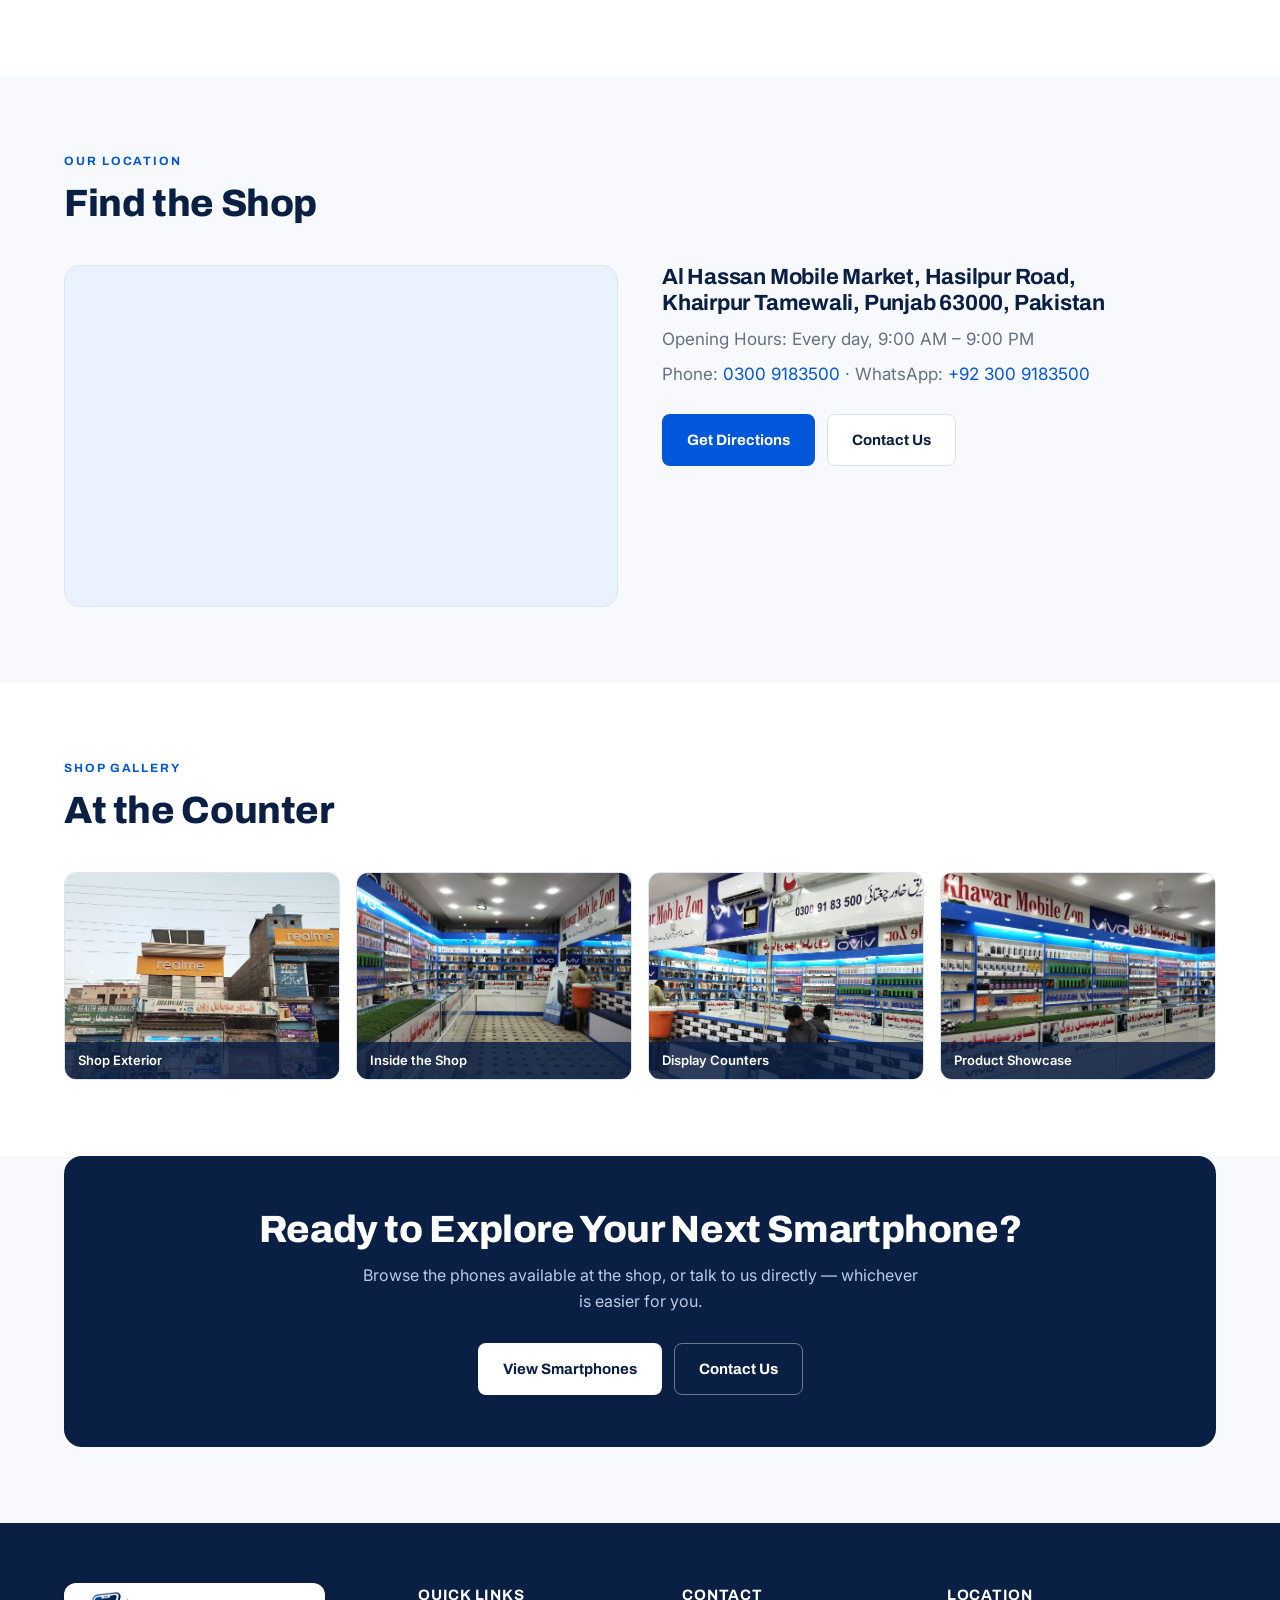
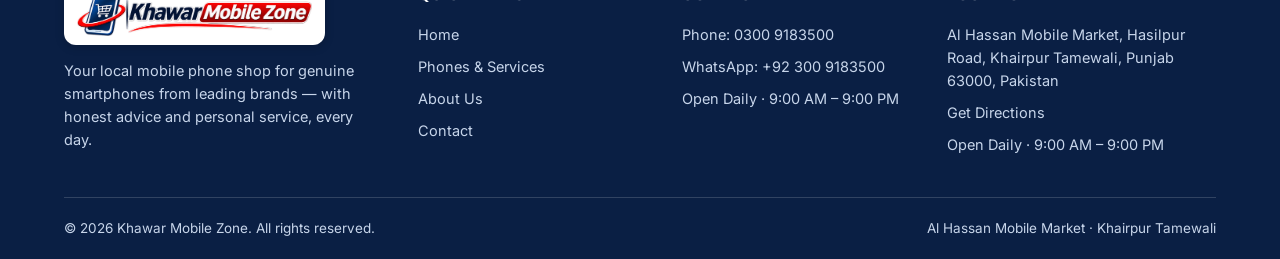
==== commit c5b70090: "KMZ glossy logo placed + KMZ favicon + social share image - KMZ mark (background removed) added: mob" ====
--- a/about/index.html
+++ b/about/index.html
@@ -10,6 +10,7 @@
 <meta property="og:title" content="About Khawar Mobile Zone">
 <meta property="og:description" content="Your local mobile phone shop in Khairpur Tamewali — genuine products, fair prices and personal service.">
 <meta property="og:url" content="https://khawar-mobile-zone-blond.vercel.app/about/">
+<meta property="og:image" content="https://khawar-mobile-zone-blond.vercel.app/assets/img/og-image.jpg">
 <meta name="twitter:card" content="summary">
 <link rel="icon" type="image/png" href="../assets/img/favicon.png">
 <link rel="preconnect" href="https://fonts.googleapis.com">
@@ -46,6 +47,7 @@
 
   <section class="section section--white">
     <div class="container">
+      <div class="brand-mark reveal"><img src="../assets/img/kmz-logo.webp" alt="KMZ — Khawar Mobile Zone" loading="lazy"></div>
       <div class="section-head reveal">
         <p class="eyebrow">Why Choose Us</p>
         <h2>Why Choose Khawar Mobile Zone</h2>
--- a/assets/css/style.css
+++ b/assets/css/style.css
@@ -62,6 +62,10 @@
 .logo-img{height:50px;width:auto;display:block}
 .footer-logo-plate{display:inline-flex;background:#fff;border-radius:12px;padding:9px 13px;box-shadow:0 2px 10px rgba(0,0,0,.18)}
 .footer-logo-plate .logo-img{height:44px}
+.drawer-brand{padding:2px 10px 14px;border-bottom:1px solid var(--border);margin-bottom:10px}
+.drawer-brand img{width:150px;height:auto;display:block}
+.brand-mark{text-align:center;margin-bottom:28px}
+.brand-mark img{width:min(480px,85%);height:auto;margin:0 auto}
 .main-nav{margin:0 auto}
 .main-nav ul{display:flex;gap:6px;list-style:none}
 .main-nav a{position:relative;display:block;padding:9px 13px;font-weight:600;font-size:15px;color:var(--ink);border-radius:6px}
